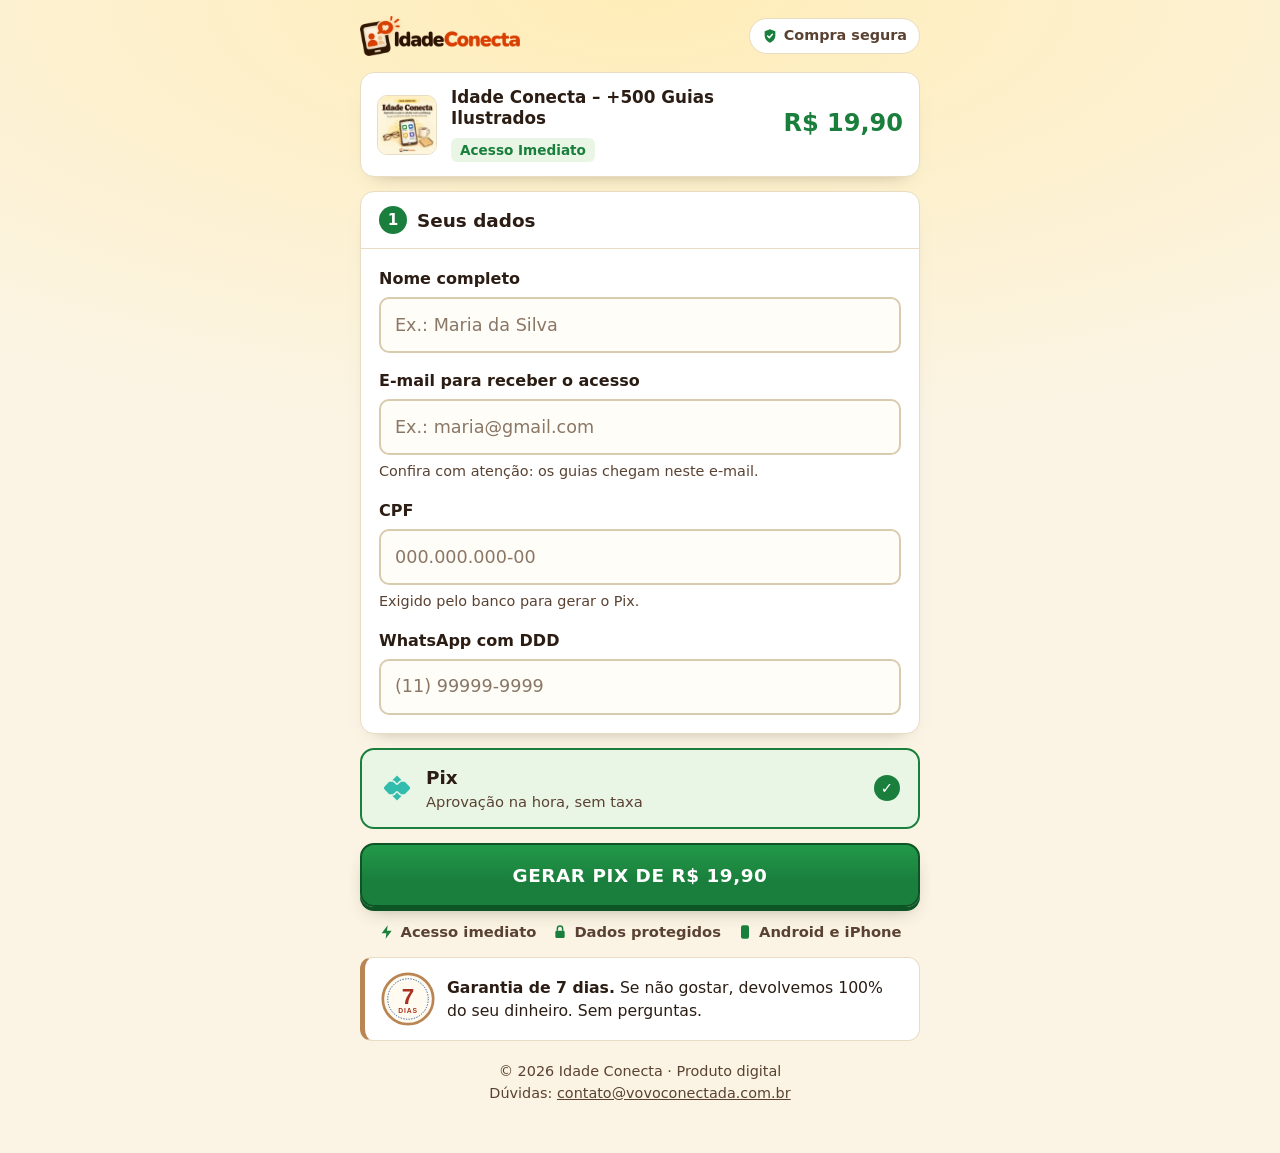
==== checkout.html @ 84953760 "first commit" ====
<!doctype html>
<html lang="pt-BR">
<head>
<meta charset="utf-8">
<meta name="viewport" content="width=device-width, initial-scale=1">
<title>Finalizar compra · Idade Conecta</title>
<meta name="description" content="Finalize seu pedido do Idade Conecta com Pix e receba o acesso na hora.">
<meta name="robots" content="noindex">
<meta name="theme-color" content="#FBF4E4">
<link rel="icon" href="data:image/svg+xml,%3Csvg xmlns='http://www.w3.org/2000/svg' viewBox='0 0 32 32'%3E%3Crect width='32' height='32' rx='7' fill='%23FBF4E4'/%3E%3Cpath d='M16 27S4 19.5 4 11.5A6 6 0 0 1 16 9a6 6 0 0 1 12 2.5C28 19.5 16 27 16 27z' fill='%23C0392B'/%3E%3C/svg%3E">

<!-- Meta Pixel + UTMify: carregam depois que a página aparece (o mesmo ID do index.html).
     Os eventos chamados antes disso ficam na fila e são enviados assim que o Pixel carrega. -->
<script>
  window.IC_PIXEL_ID = '4754698191442890';
  (function (w, d) {
    if (w.fbq) return;
    var n = w.fbq = function () { n.callMethod ? n.callMethod.apply(n, arguments) : n.queue.push(arguments); };
    if (!w._fbq) w._fbq = n; n.push = n; n.loaded = !0; n.version = '2.0'; n.queue = [];
    var done = false;
    function add(src, attrs) { var s = d.createElement('script'); s.async = true; s.src = src; for (var k in attrs) s.setAttribute(k, attrs[k]); d.head.appendChild(s); }
    function load() {
      if (done) return; done = true;
      add('https://connect.facebook.net/en_US/fbevents.js', {});
      add('https://cdn.utmify.com.br/scripts/utms/latest.js', { 'data-utmify-prevent-xcod-sck': '', 'data-utmify-prevent-subids': '' });
    }
    ['pointerdown', 'keydown', 'scroll', 'touchstart'].forEach(function (e) { w.addEventListener(e, load, { once: true, passive: true }); });
    // espera a tela terminar de desenhar; o primeiro toque no formulário antecipa o carregamento
    w.addEventListener('load', function () { setTimeout(function () { (w.requestIdleCallback || function (f) { setTimeout(f, 0); })(load, { timeout: 1000 }); }, 3000); });
  })(window, document);
  fbq('init', window.IC_PIXEL_ID);
  fbq('track', 'PageView');
</script>
<noscript><img height="1" width="1" style="display:none" alt="" src="https://www.facebook.com/tr?id=4754698191442890&ev=PageView&noscript=1"></noscript>

<link rel="preload" href="assets/fonts/atkinson-400.woff2" as="font" type="font/woff2" crossorigin>
<link rel="preload" href="assets/fonts/nunito-900.woff2" as="font" type="font/woff2" crossorigin>
<script src="assets/qrcode.min.js" defer></script>

<style>
  @font-face{
    font-family: 'Atkinson Hyperlegible';
    font-style: normal;
    font-weight: 400;
    font-display: swap;
    src: url("assets/fonts/atkinson-400.woff2") format("woff2");
    unicode-range: U+0000-00FF, U+0131, U+0152-0153, U+02BB-02BC, U+02C6, U+02DA, U+02DC, U+0304, U+0308, U+0329, U+2000-206F, U+20AC, U+2122, U+2191, U+2193, U+2212, U+2215, U+FEFF, U+FFFD;
  }
  @font-face{
    font-family: 'Atkinson Hyperlegible';
    font-style: normal;
    font-weight: 700;
    font-display: swap;
    src: url("assets/fonts/atkinson-700.woff2") format("woff2");
    unicode-range: U+0000-00FF, U+0131, U+0152-0153, U+02BB-02BC, U+02C6, U+02DA, U+02DC, U+0304, U+0308, U+0329, U+2000-206F, U+20AC, U+2122, U+2191, U+2193, U+2212, U+2215, U+FEFF, U+FFFD;
  }
  @font-face{
    font-family: 'Nunito';
    font-style: normal;
    font-weight: 900;
    font-display: swap;
    src: url("assets/fonts/nunito-900.woff2") format("woff2");
    unicode-range: U+0000-00FF, U+0131, U+0152-0153, U+02BB-02BC, U+02C6, U+02DA, U+02DC, U+0304, U+0308, U+0329, U+2000-206F, U+20AC, U+2122, U+2191, U+2193, U+2212, U+2215, U+FEFF, U+FFFD;
  }

  :root {
    --paper: #FBF4E4;
    --paper-old: #FFF6D8;
    --line: #E8DCC2;
    --ink: #2B1D14;
    --ink-soft: #5A4232;
    --tomato-ink: #A8321F;
    --green: #1A7F3C;
    --green-hi: #22994A;
    --green-deep: #0E5526;
    --green-pale: #EAF6E5;
    --f-body: "Atkinson Hyperlegible", system-ui, -apple-system, "Segoe UI", sans-serif;
    --f-head: "Nunito", system-ui, -apple-system, "Segoe UI", sans-serif;
  }
  *, *::before, *::after { box-sizing: border-box; }
  html { -webkit-text-size-adjust: 100%; }
  body {
    margin: 0; font-family: var(--f-body); font-size: 1.125rem; line-height: 1.5; color: var(--ink);
    background: radial-gradient(120% 600px at 50% 0%, #FFEDB8 0%, rgba(255,237,184,0) 72%) no-repeat, var(--paper);
  }
  img, svg { display: block; max-width: 100%; }
  h1, h2, h3, p { margin: 0; }
  :focus-visible { outline: 3px solid #1F4E96; outline-offset: 3px; border-radius: 6px; }
  .nw { white-space: nowrap; }

  .wrap { width: min(100% - 32px, 560px); margin-inline: auto; padding: 16px 0 48px; }

  .top { display: flex; align-items: center; justify-content: space-between; gap: 12px; margin-bottom: 16px; }
  .top img { height: 40px; width: auto; }
  .safe { display: inline-flex; align-items: center; gap: 6px; padding: 6px 12px; border-radius: 999px; background: #fff; border: 1px solid var(--line); font-size: .9rem; font-weight: 700; color: var(--ink-soft); }
  .safe svg { width: 16px; height: 16px; color: var(--green); flex: none; }

  .card { background: #fff; border: 1px solid var(--line); border-radius: 14px; margin-bottom: 14px; box-shadow: 0 10px 18px -16px rgba(43,29,20,.5); }
  .card__head { display: flex; align-items: center; gap: 10px; padding: 14px 18px; border-bottom: 1px solid var(--line); }
  .card__body { padding: 18px; }
  .step { display: grid; place-items: center; width: 28px; height: 28px; border-radius: 50%; background: var(--green); color: #fff; font-family: var(--f-head); font-weight: 900; font-size: .95rem; flex: none; }
  .card__head h2 { font-family: var(--f-head); font-weight: 900; font-size: 1.15rem; }

  /* Resumo do pedido */
  .summary { display: flex; align-items: center; gap: 14px; padding: 14px 16px; }
  .summary__thumb { width: 60px; height: 60px; flex: none; border-radius: 10px; overflow: hidden; border: 1px solid var(--line); background: var(--paper-old); }
  .summary__thumb img { width: 100%; height: 100%; object-fit: cover; }
  .summary__info { flex: 1; min-width: 0; }
  .summary__name { font-family: var(--f-head); font-weight: 900; font-size: 1.05rem; line-height: 1.25; margin-bottom: 6px; }
  .summary__badge { display: inline-block; padding: 2px 9px; border-radius: 6px; background: var(--green-pale); color: var(--green); font-weight: 700; font-size: .85rem; white-space: nowrap; }
  .summary__price { flex: none; text-align: right; }
  .summary__price b { font-family: var(--f-head); font-weight: 900; font-size: 1.5rem; line-height: 1; color: var(--green); }

  /* Formulário */
  .field { display: grid; gap: 6px; margin-bottom: 16px; }
  .field:last-child { margin-bottom: 0; }
  .field label { font-weight: 700; font-size: 1rem; }
  .field input {
    width: 100%; min-height: 56px; padding: 12px 14px; font: inherit; font-size: 1.1rem; color: var(--ink);
    background: #FFFDF8; border: 2px solid #D9CBAE; border-radius: 10px; outline: none; transition: border-color .15s, box-shadow .15s;
  }
  .field input::placeholder { color: #8A7766; }
  .field input:focus { border-color: var(--green); box-shadow: 0 0 0 3px rgba(26,127,60,.18); }
  .field input.valid { border-color: #7DBB8E; }
  .field input.error { border-color: var(--tomato-ink); box-shadow: 0 0 0 3px rgba(168,50,31,.15); }
  .hint { font-size: .9rem; color: var(--ink-soft); }
  .err { display: none; font-size: .92rem; font-weight: 700; color: var(--tomato-ink); }
  .err.visible { display: block; }

  .pay-method { display: flex; align-items: center; gap: 12px; padding: 14px 18px; border: 2px solid var(--green); border-radius: 14px; background: var(--green-pale); margin-bottom: 14px; }
  .pay-method svg { width: 34px; height: 34px; flex: none; }
  .pay-method b { font-family: var(--f-head); font-weight: 900; font-size: 1.15rem; }
  .pay-method span { display: block; font-size: .92rem; color: var(--ink-soft); }
  .pay-method .tick { margin-left: auto; width: 26px; height: 26px; border-radius: 50%; background: var(--green); color: #fff; display: grid; place-items: center; font-weight: 700; flex: none; }

  .btn {
    display: flex; align-items: center; justify-content: center; gap: 12px; width: 100%; min-height: 64px; padding: 14px 20px;
    background: linear-gradient(180deg, var(--green-hi), var(--green) 60%); color: #fff; text-decoration: none; cursor: pointer;
    font-family: var(--f-body); font-weight: 700; font-size: 1.15rem; letter-spacing: .03em; text-align: center;
    border: 2px solid var(--green-deep); border-radius: 14px; box-shadow: 0 4px 0 var(--green-deep), 0 10px 20px -10px rgba(43,29,20,.45);
    transition: transform .12s, box-shadow .12s, filter .12s; -webkit-tap-highlight-color: transparent;
  }
  .btn:hover { filter: brightness(1.06); }
  .btn:active { transform: translateY(3px); box-shadow: 0 1px 0 var(--green-deep); }
  .btn:disabled { opacity: .7; cursor: wait; }
  .btn:focus-visible { outline: 3px solid var(--ink); outline-offset: 4px; }
  .spinner { display: none; width: 22px; height: 22px; border: 3px solid rgba(255,255,255,.35); border-top-color: #fff; border-radius: 50%; animation: spin .8s linear infinite; }
  .btn.loading .spinner { display: inline-block; }
  @keyframes spin { to { transform: rotate(360deg); } }

  .form-error { display: none; margin-bottom: 14px; padding: 12px 14px; border-radius: 10px; background: #FBE9E5; border: 1px solid #E9B8AD; color: var(--tomato-ink); font-weight: 700; font-size: 1rem; }
  .form-error.visible { display: block; }

  .trust { display: flex; flex-wrap: wrap; justify-content: center; gap: 6px 16px; margin-top: 14px; font-size: .92rem; font-weight: 700; color: var(--ink-soft); }
  .trust span { display: inline-flex; align-items: center; gap: 6px; }
  .trust svg { width: 16px; height: 16px; color: var(--green); }

  .guarantee { display: flex; gap: 12px; align-items: center; padding: 14px 16px; margin-top: 14px; background: #fff; border: 1px solid var(--line); border-left: 5px solid #B98552; border-radius: 12px; font-size: .98rem; }
  .guarantee b { font-family: var(--f-head); font-weight: 900; }
  .seal { width: 54px; height: 54px; flex: none; }

  /* Pix gerado */
  #pix-display-card, #success-screen-card { display: none; }
  .waiting { display: flex; align-items: center; justify-content: space-between; gap: 10px; padding: 14px 18px; border-bottom: 1px solid var(--line); background: var(--paper-old); border-radius: 14px 14px 0 0; }
  .waiting b { display: inline-flex; align-items: center; gap: 8px; font-family: var(--f-head); font-weight: 900; }
  .dot { width: 10px; height: 10px; border-radius: 50%; background: var(--green); animation: pulse 1.6s ease-out infinite; }
  @keyframes pulse { 0% { box-shadow: 0 0 0 0 rgba(26,127,60,.5); } 100% { box-shadow: 0 0 0 10px rgba(26,127,60,0); } }
  .expires { font-size: .92rem; font-weight: 700; color: var(--ink-soft); }
  .pix-body { padding: 20px 18px; text-align: center; }
  .pix-amount { font-size: 1.05rem; }
  .pix-amount b { font-family: var(--f-head); font-weight: 900; font-size: 1.6rem; }
  .qr { display: inline-block; margin: 14px auto; padding: 12px; background: #fff; border: 2px solid var(--line); border-radius: 12px; }
  .qr canvas, .qr img { width: 200px !important; height: 200px !important; }
  .pix-code { margin: 4px 0 12px; padding: 10px 12px; font-family: ui-monospace, monospace; font-size: .85rem; color: var(--ink-soft); background: var(--paper); border: 1px dashed #CDBB98; border-radius: 8px; white-space: nowrap; overflow: hidden; text-overflow: ellipsis; user-select: all; }
  .btn.copied { background: var(--green-deep); }
  .how { margin-top: 18px; padding: 14px 16px; text-align: left; background: var(--paper-old); border-radius: 10px; }
  .how b { display: block; font-family: var(--f-head); font-weight: 900; margin-bottom: 8px; }
  .how ol { margin: 0; padding-left: 22px; display: grid; gap: 6px; font-size: 1rem; }
  .expired { display: none; margin-top: 14px; }

  /* Sucesso */
  .success { padding: 30px 20px; text-align: center; }
  .success__icon { width: 72px; height: 72px; margin: 0 auto 14px; border-radius: 50%; background: var(--green); display: grid; place-items: center; }
  .success__icon svg { width: 40px; height: 40px; color: #fff; }
  .success h2 { font-family: var(--f-head); font-weight: 900; font-size: 1.7rem; margin-bottom: 8px; }
  .success p { color: var(--ink-soft); margin-bottom: 18px; }
  .success p b { color: var(--ink); word-break: break-all; }

  .foot { margin-top: 20px; text-align: center; font-size: .9rem; color: var(--ink-soft); }
  .foot a { color: var(--ink-soft); }

  .confetti { position: fixed; inset: 0; pointer-events: none; overflow: hidden; z-index: 50; }
  .confetti i { position: absolute; top: -20px; width: 10px; height: 14px; border-radius: 2px; animation: fall 2.4s cubic-bezier(.2,.6,.4,1) forwards; }
  @keyframes fall { to { transform: translate(var(--x), 105vh) rotate(var(--r)); opacity: .9; } }

  @media (prefers-reduced-motion: reduce) {
    *, *::before, *::after { animation-duration: .001ms !important; animation-iteration-count: 1 !important; transition-duration: .001ms !important; }
  }
  @media (max-width: 380px) {
    .wrap { width: min(100% - 24px, 560px); }
    .top img { height: 34px; }
    .safe { font-size: .8rem; padding: 5px 9px; }
    .summary__thumb { width: 50px; height: 50px; }
    .summary { gap: 10px; padding: 12px; }
    .summary__name { font-size: .95rem; }
    .summary__price b { font-size: 1.2rem; }
  }
</style>
</head>
<body>
<main class="wrap">

  <header class="top">
    <a href="index.html" aria-label="Idade Conecta, voltar para a página do produto"><picture><source srcset="assets/logo-440.webp" type="image/webp"><img src="assets/logo-440.png" alt="Idade Conecta" width="440" height="110"></picture></a>
    <span class="safe"><svg viewBox="0 0 24 24" aria-hidden="true"><path d="M12 2l8 3v6c0 5.5-3.5 9.5-8 11-4.5-1.5-8-5.5-8-11V5z" fill="currentColor"/><path d="M8.5 12l2.5 2.5 4.5-5" fill="none" stroke="#fff" stroke-width="2.2" stroke-linecap="round" stroke-linejoin="round"/></svg>Compra segura</span>
  </header>

  <!-- Resumo do pedido -->
  <section class="card summary" aria-label="Resumo do pedido">
    <div class="summary__thumb"><img src="assets/capa-120.webp" alt="Capa do guia Idade Conecta" width="120" height="120"></div>
    <div class="summary__info">
      <h1 class="summary__name">Idade Conecta – +500 Guias Ilustrados</h1>
      <span class="summary__badge">Acesso Imediato</span>
    </div>
    <p class="summary__price"><b>R$ 19,90</b></p>
  </section>

  <!-- Formulário -->
  <div id="checkout-form-container">
    <form class="card" id="checkout-form" novalidate>
      <div class="card__head"><span class="step">1</span><h2>Seus dados</h2></div>
      <div class="card__body">
        <div class="field">
          <label for="lead-name">Nome completo</label>
          <input type="text" id="lead-name" placeholder="Ex.: Maria da Silva" autocomplete="name" required aria-describedby="err-name">
          <span class="err" id="err-name" role="alert">Escreva seu nome e sobrenome.</span>
        </div>
        <div class="field">
          <label for="lead-email">E-mail para receber o acesso</label>
          <input type="email" id="lead-email" placeholder="Ex.: maria@gmail.com" autocomplete="email" inputmode="email" required aria-describedby="hint-email err-email">
          <span class="hint" id="hint-email">Confira com atenção: os guias chegam neste e-mail.</span>
          <span class="err" id="err-email" role="alert">Esse e-mail parece incompleto. Confira, por favor.</span>
        </div>
        <div class="field">
          <label for="lead-cpf">CPF</label>
          <input type="text" id="lead-cpf" placeholder="000.000.000-00" maxlength="14" inputmode="numeric" autocomplete="off" required aria-describedby="hint-cpf err-cpf">
          <span class="hint" id="hint-cpf">Exigido pelo banco para gerar o Pix.</span>
          <span class="err" id="err-cpf" role="alert">CPF inválido. Confira os números.</span>
        </div>
        <div class="field">
          <label for="lead-phone">WhatsApp com DDD</label>
          <input type="tel" id="lead-phone" placeholder="(11) 99999-9999" maxlength="15" inputmode="tel" autocomplete="tel" required aria-describedby="err-phone">
          <span class="err" id="err-phone" role="alert">Escreva o número com DDD.</span>
        </div>
      </div>
    </form>

    <div class="pay-method">
      <svg viewBox="0 0 48 48" aria-hidden="true"><g fill="#32BCAD"><path d="M24 6.5l6.6 6.6a5 5 0 0 0-3.6 1.5L24 17.6l-3-3a5 5 0 0 0-3.6-1.5z"/><path d="M24 41.5l-6.6-6.6a5 5 0 0 0 3.6-1.5l3-3 3 3a5 5 0 0 0 3.6 1.5z"/><path d="M13 15.3h4.4a3 3 0 0 1 2.2.9l3 3a2 2 0 0 0 2.8 0l3-3a3 3 0 0 1 2.2-.9H35l6.5 6.5a3 3 0 0 1 0 4.4L35 32.7h-4.4a3 3 0 0 1-2.2-.9l-3-3a2 2 0 0 0-2.8 0l-3 3a3 3 0 0 1-2.2.9H13l-6.5-6.5a3 3 0 0 1 0-4.4z"/></g></svg>
      <div><b>Pix</b><span>Aprovação na hora, sem taxa</span></div>
      <span class="tick" aria-hidden="true">✓</span>
    </div>

    <p class="form-error" id="form-error" role="alert"></p>

    <button type="button" id="btn-generate-pix" class="btn">
      <span class="spinner" aria-hidden="true"></span>
      <span class="btn-text">GERAR PIX DE R$ 19,90</span>
    </button>

    <div class="trust">
      <span><svg viewBox="0 0 24 24" aria-hidden="true"><path d="M13 2L4 14h7l-1 8 9-12h-7z" fill="currentColor"/></svg>Acesso imediato</span>
      <span><svg viewBox="0 0 24 24" aria-hidden="true"><rect x="5" y="10" width="14" height="11" rx="2" fill="currentColor"/><path d="M8 10V7a4 4 0 0 1 8 0v3" fill="none" stroke="currentColor" stroke-width="2.2"/></svg>Dados protegidos</span>
      <span><svg viewBox="0 0 24 24" aria-hidden="true"><rect x="6" y="2" width="12" height="20" rx="3" fill="currentColor"/></svg>Android e iPhone</span>
    </div>

    <div class="guarantee">
      <svg class="seal" viewBox="0 0 120 120" aria-hidden="true"><circle cx="60" cy="60" r="56" fill="#FFFBF0" stroke="#B98552" stroke-width="6"/><circle cx="60" cy="60" r="45" fill="none" stroke="#1F4E96" stroke-width="2" stroke-dasharray="3 3"/><text x="60" y="70" text-anchor="middle" font-family="Nunito, sans-serif" font-weight="900" font-size="50" fill="#A8321F">7</text><text x="60" y="92" text-anchor="middle" font-family="Nunito, sans-serif" font-weight="900" font-size="15" letter-spacing="2" fill="#A8321F">DIAS</text></svg>
      <p><b>Garantia de 7 dias.</b> Se não gostar, devolvemos 100% do seu dinheiro. Sem perguntas.</p>
    </div>
  </div>

  <!-- Pix gerado -->
  <section class="card" id="pix-display-card" aria-labelledby="pix-t">
    <div class="waiting">
      <b id="pix-t"><span class="dot" aria-hidden="true"></span>Aguardando o pagamento</b>
      <span class="expires">Válido por <span id="pix-timer-countdown">15:00</span></span>
    </div>
    <div class="pix-body">
      <p class="pix-amount">Valor: <b>R$ 19,90</b></p>
      <div class="qr" id="qr-code-box" aria-label="QR Code do Pix"></div>
      <p class="pix-code" id="pix-code-text" title="Código Pix copia e cola">Carregando código…</p>
      <button type="button" class="btn" id="btn-copy-pix-code"><span id="copy-btn-text">COPIAR CÓDIGO PIX</span></button>
      <div class="how">
        <b>Como pagar:</b>
        <ol>
          <li>Toque em <b style="display:inline;font-family:inherit">Copiar código Pix</b>.</li>
          <li>Abra o app do seu banco e entre em <b style="display:inline;font-family:inherit">Pix &gt; Copia e Cola</b>.</li>
          <li>Cole o código, confira o valor de R$ 19,90 e confirme.</li>
          <li>Pronto! Esta tela muda sozinha quando o pagamento cair.</li>
        </ol>
      </div>
      <div class="expired" id="pix-expired">
        <p class="form-error visible">Este código Pix venceu. Gere um novo para continuar.</p>
        <button type="button" class="btn" id="btn-new-pix">GERAR NOVO PIX</button>
      </div>
    </div>
  </section>

  <!-- Sucesso -->
  <section class="card success" id="success-screen-card" aria-labelledby="ok-t" tabindex="-1">
    <div class="success__icon"><svg viewBox="0 0 24 24" aria-hidden="true"><path d="M5 12.5l4.5 4.5L19 7.5" fill="none" stroke="currentColor" stroke-width="3" stroke-linecap="round" stroke-linejoin="round"/></svg></div>
    <h2 id="ok-t">Pagamento confirmado!</h2>
    <p>Obrigado pela compra. O acesso aos +500 guias e aos 4 bônus foi enviado para<br><b id="success-email-target">seu e-mail</b></p>
    <a href="#" class="btn" id="btn-start-access" target="_blank" rel="noopener" hidden>ACESSAR MEUS GUIAS AGORA</a>
    <p class="hint" id="success-note" style="margin:14px 0 0">Não chegou? Olhe também a caixa de spam ou promoções.</p>
  </section>

  <footer class="foot">
    <p>© 2026 Idade Conecta · Produto digital</p>
    <p>Dúvidas: <a href="mailto:contato@vovoconectada.com.br">contato@vovoconectada.com.br</a></p>
  </footer>
</main>

<script>
(function () {
  'use strict';

  var PRICE = 19.90;
  var CONTENT_NAME = 'Idade Conecta: +500 guias ilustrados + 4 bônus';

  // ── 0. Pixel: InitiateCheckout uma vez por sessão ──
  try {
    if (typeof fbq === 'function' && !sessionStorage.getItem('ic_ic_fired')) {
      sessionStorage.setItem('ic_ic_fired', '1');
      fbq('track', 'InitiateCheckout', { value: PRICE, currency: 'BRL', content_name: CONTENT_NAME });
    }
  } catch (e) {}

  // UTMs: guarda as que chegaram na URL (vindas do index.html)
  (function () {
    var params = new URLSearchParams(location.search);
    var utms = {};
    params.forEach(function (v, k) { utms[k] = v; });
    if (Object.keys(utms).length) {
      try { sessionStorage.setItem('ic_utms', JSON.stringify(utms)); localStorage.setItem('ic_utms', JSON.stringify(utms)); } catch (e) {}
    }
  })();
  function getSavedUtms() {
    var utms = {};
    new URLSearchParams(location.search).forEach(function (v, k) { utms[k] = v; });
    if (!Object.keys(utms).length) {
      try { utms = JSON.parse(sessionStorage.getItem('ic_utms') || localStorage.getItem('ic_utms') || '{}'); } catch (e) {}
    }
    return utms;
  }

  // ── 1. Máscaras e validação ──
  var nameInput = document.getElementById('lead-name');
  var emailInput = document.getElementById('lead-email');
  var cpfInput = document.getElementById('lead-cpf');
  var phoneInput = document.getElementById('lead-phone');

  cpfInput.addEventListener('input', function (e) {
    var v = e.target.value.replace(/\D/g, '').slice(0, 11);
    if (v.length > 9) v = v.replace(/(\d{3})(\d{3})(\d{3})(\d{1,2})/, '$1.$2.$3-$4');
    else if (v.length > 6) v = v.replace(/(\d{3})(\d{3})(\d{1,3})/, '$1.$2.$3');
    else if (v.length > 3) v = v.replace(/(\d{3})(\d{1,3})/, '$1.$2');
    e.target.value = v;
    validateCpf(false);
  });
  phoneInput.addEventListener('input', function (e) {
    var v = e.target.value.replace(/\D/g, '').slice(0, 11);
    if (v.length > 10) v = v.replace(/(\d{2})(\d{5})(\d{4})/, '($1) $2-$3');
    else if (v.length > 6) v = v.replace(/(\d{2})(\d{4})(\d{0,4})/, '($1) $2-$3');
    else if (v.length > 2) v = v.replace(/(\d{2})(\d{0,5})/, '($1) $2');
    else if (v.length > 0) v = v.replace(/(\d{0,2})/, '($1');
    e.target.value = v;
    validatePhone(false);
  });
  nameInput.addEventListener('blur', function () { validateName(true); });
  emailInput.addEventListener('blur', function () { validateEmail(true); });
  cpfInput.addEventListener('blur', function () { validateCpf(true); });
  phoneInput.addEventListener('blur', function () { validatePhone(true); });

  function setState(input, errId, ok, show) {
    var err = document.getElementById(errId);
    input.classList.toggle('valid', ok);
    input.classList.toggle('error', !ok && show);
    input.setAttribute('aria-invalid', !ok && show ? 'true' : 'false');
    err.classList.toggle('visible', !ok && show);
    return ok;
  }
  function validateName(show) { var v = nameInput.value.trim(); return setState(nameInput, 'err-name', v.length >= 3 && v.indexOf(' ') > 0, show); }
  function validateEmail(show) { return setState(emailInput, 'err-email', /^[^\s@]+@[^\s@]+\.[^\s@]{2,}$/.test(emailInput.value.trim()), show); }
  function isValidCpf(cpf) {
    var c = cpf.replace(/\D/g, ''), s = 0, r, i;
    if (c.length !== 11 || /^(\d)\1{10}$/.test(c)) return false;
    for (i = 1; i <= 9; i++) s += +c[i - 1] * (11 - i);
    r = (s * 10) % 11; if (r === 10) r = 0; if (r !== +c[9]) return false;
    s = 0; for (i = 1; i <= 10; i++) s += +c[i - 1] * (12 - i);
    r = (s * 10) % 11; if (r === 10) r = 0; return r === +c[10];
  }
  function validateCpf(show) { return setState(cpfInput, 'err-cpf', isValidCpf(cpfInput.value), show); }
  function validatePhone(show) { var d = phoneInput.value.replace(/\D/g, ''); return setState(phoneInput, 'err-phone', d.length >= 10 && d.length <= 11, show); }

  // ── 2. Geração do Pix (api/create-pix.js) ──
  var btnGenerate = document.getElementById('btn-generate-pix');
  var btnText = btnGenerate.querySelector('.btn-text');
  var formContainer = document.getElementById('checkout-form-container');
  var formError = document.getElementById('form-error');
  var pixCard = document.getElementById('pix-display-card');
  var qrBox = document.getElementById('qr-code-box');
  var pixCodeText = document.getElementById('pix-code-text');
  var btnCopy = document.getElementById('btn-copy-pix-code');
  var copyText = document.getElementById('copy-btn-text');
  var successCard = document.getElementById('success-screen-card');

  var identifier = null, pixCode = '', pollTimer = null, expiryTimer = null, paidHandled = false;

  function showError(msg) { formError.textContent = msg; formError.classList.add('visible'); formError.scrollIntoView({ behavior: 'smooth', block: 'center' }); }

  btnGenerate.addEventListener('click', async function () {
    formError.classList.remove('visible');
    var ok = [validateName(true), validateEmail(true), validateCpf(true), validatePhone(true)];
    if (ok.indexOf(false) !== -1) {
      var first = document.querySelector('.field input.error');
      if (first) { first.focus(); first.scrollIntoView({ behavior: 'smooth', block: 'center' }); }
      return;
    }

    btnGenerate.disabled = true;
    btnGenerate.classList.add('loading');
    btnText.textContent = 'GERANDO SEU PIX…';

    try {
      var res = await fetch('/api/create-pix', {
        method: 'POST',
        headers: { 'Content-Type': 'application/json', 'Accept': 'application/json' },
        body: JSON.stringify({
          name: nameInput.value.trim(),
          email: emailInput.value.trim().toLowerCase(),
          cpf: cpfInput.value.replace(/\D/g, ''),
          phone: phoneInput.value.replace(/\D/g, ''),
          utms: getSavedUtms()
        })
      });
      var data = await res.json().catch(function () { return null; });
      if (!res.ok || !data || !data.success || !data.pix_code) {
        throw new Error((data && data.message) || 'Não conseguimos gerar o Pix agora. Tente de novo em instantes.');
      }

      identifier = data.identifier;
      pixCode = data.pix_code;
      try { sessionStorage.setItem('ic_pix', JSON.stringify({ identifier: identifier, pixCode: pixCode, email: emailInput.value.trim(), at: Date.now() })); } catch (e) {}

      showPix();
      try { if (typeof fbq === 'function') fbq('track', 'AddPaymentInfo', { value: PRICE, currency: 'BRL', content_name: CONTENT_NAME }); } catch (e) {}
    } catch (err) {
      showError(err.message || 'Erro ao falar com o pagamento. Tente novamente.');
    } finally {
      btnGenerate.disabled = false;
      btnGenerate.classList.remove('loading');
      btnText.textContent = 'GERAR PIX DE R$ 19,90';
    }
  });

  function showPix(secondsLeft) {
    renderQr(pixCode);
    pixCodeText.textContent = pixCode;
    formContainer.style.display = 'none';
    document.getElementById('pix-expired').style.display = 'none';
    pixCard.style.display = 'block';
    pixCard.scrollIntoView({ behavior: 'smooth', block: 'start' });
    startExpiry(secondsLeft || 15 * 60);
    startPolling();
  }

  function renderQr(code) {
    qrBox.innerHTML = '';
    if (typeof QRCode !== 'undefined') {
      new QRCode(qrBox, { text: code, width: 200, height: 200, colorDark: '#000000', colorLight: '#ffffff', correctLevel: QRCode.CorrectLevel.M });
    } else {
      // biblioteca ainda carregando: tenta de novo em instantes
      setTimeout(function () { if (typeof QRCode !== 'undefined') renderQr(code); }, 400);
    }
  }

  // ── 3. Copiar código ──
  btnCopy.addEventListener('click', async function () {
    if (!pixCode) return;
    try { await navigator.clipboard.writeText(pixCode); }
    catch (e) {
      var ta = document.createElement('textarea');
      ta.value = pixCode; ta.setAttribute('readonly', ''); ta.style.position = 'fixed'; ta.style.opacity = '0';
      document.body.appendChild(ta); ta.select(); document.execCommand('copy'); document.body.removeChild(ta);
    }
    btnCopy.classList.add('copied');
    copyText.textContent = 'CÓDIGO COPIADO! AGORA ABRA SEU BANCO';
    setTimeout(function () { btnCopy.classList.remove('copied'); copyText.textContent = 'COPIAR CÓDIGO PIX'; }, 4000);
  });

  // ── 4. Verificação do pagamento (api/check-pix.js) ──
  function startPolling() {
    clearInterval(pollTimer);
    pollTimer = setInterval(checkStatus, 4000);
  }
  async function checkStatus() {
    if (!identifier) return;
    try {
      var res = await fetch('/api/check-pix?identifier=' + encodeURIComponent(identifier), { headers: { 'Accept': 'application/json' } });
      var result = await res.json().catch(function () { return null; });
      if (!result || !result.success) return;
      var d = result.data || {};
      if (d.paid) { clearInterval(pollTimer); onPaid(d.access_url); }
      else if (d.status === 'failed' || d.status === 'expired' || d.status === 'canceled') { clearInterval(pollTimer); onExpired(); }
    } catch (e) { /* tenta de novo no próximo ciclo */ }
  }
  // Ao voltar do app do banco, confere na hora
  document.addEventListener('visibilitychange', function () { if (!document.hidden && identifier && !paidHandled) checkStatus(); });

  function startExpiry(total) {
    var left = total, el = document.getElementById('pix-timer-countdown');
    clearInterval(expiryTimer);
    (function tick() {
      el.textContent = String(Math.floor(left / 60)).padStart(2, '0') + ':' + String(left % 60).padStart(2, '0');
    })();
    expiryTimer = setInterval(function () {
      left--;
      el.textContent = String(Math.max(0, Math.floor(left / 60))).padStart(2, '0') + ':' + String(Math.max(0, left % 60)).padStart(2, '0');
      if (left <= 0) { clearInterval(expiryTimer); checkStatus().then(function () { if (!paidHandled) onExpired(); }); }
    }, 1000);
  }
  function onExpired() {
    clearInterval(pollTimer); clearInterval(expiryTimer);
    try { sessionStorage.removeItem('ic_pix'); } catch (e) {}
    document.getElementById('pix-expired').style.display = 'block';
  }
  document.getElementById('btn-new-pix').addEventListener('click', function () {
    pixCard.style.display = 'none';
    formContainer.style.display = 'block';
    identifier = null; pixCode = '';
    btnGenerate.scrollIntoView({ behavior: 'smooth', block: 'center' });
  });

  // ── 5. Pagamento confirmado ──
  function onPaid(accessUrl) {
    if (paidHandled) return;
    paidHandled = true;
    clearInterval(expiryTimer);

    // Pixel no navegador com o mesmo eventID do evento do servidor (o Meta conta uma vez só)
    try {
      var key = 'ic_purchase_' + identifier;
      if (typeof fbq === 'function' && !localStorage.getItem(key)) {
        localStorage.setItem(key, '1');
        fbq('track', 'Purchase', { value: PRICE, currency: 'BRL', content_name: CONTENT_NAME, content_type: 'product' }, { eventID: identifier });
      }
    } catch (e) {}
    var stored = '';
    try { stored = (JSON.parse(sessionStorage.getItem('ic_pix') || '{}').email) || ''; } catch (e) {}
    try { sessionStorage.removeItem('ic_pix'); } catch (e) {}
    document.getElementById('success-email-target').textContent = emailInput.value.trim() || stored || 'seu e-mail';
    var access = document.getElementById('btn-start-access');
    if (accessUrl) { access.href = accessUrl; access.hidden = false; }

    pixCard.style.display = 'none';
    formContainer.style.display = 'none';
    successCard.style.display = 'block';
    successCard.focus({ preventScroll: true });
    successCard.scrollIntoView({ behavior: 'smooth', block: 'center' });
    confetti();
  }

  function confetti() {
    if (matchMedia('(prefers-reduced-motion: reduce)').matches) return;
    var box = document.createElement('div'), colors = ['#1A7F3C', '#F7DC7A', '#C0392B', '#1F4E96', '#FAD7A8'];
    box.className = 'confetti'; box.setAttribute('aria-hidden', 'true');
    for (var i = 0; i < 70; i++) {
      var p = document.createElement('i');
      p.style.left = Math.random() * 100 + '%';
      p.style.background = colors[i % colors.length];
      p.style.setProperty('--x', (Math.random() * 160 - 80) + 'px');
      p.style.setProperty('--r', (Math.random() * 720 - 360) + 'deg');
      p.style.animationDelay = Math.random() * .5 + 's';
      box.appendChild(p);
    }
    document.body.appendChild(box);
    setTimeout(function () { box.remove(); }, 3200);
  }

  // ── 6. Recarregou a página com um Pix em aberto? Retoma de onde parou ──
  try {
    var saved = JSON.parse(sessionStorage.getItem('ic_pix') || 'null');
    if (saved && saved.identifier && Date.now() - saved.at < 15 * 60 * 1000) {
      identifier = saved.identifier; pixCode = saved.pixCode;
      if (saved.email) emailInput.value = saved.email;
      var left = Math.floor((15 * 60 * 1000 - (Date.now() - saved.at)) / 1000);
      window.addEventListener('load', function () { showPix(left); checkStatus(); });
    }
  } catch (e) {}
})();
</script>
</body>
</html>
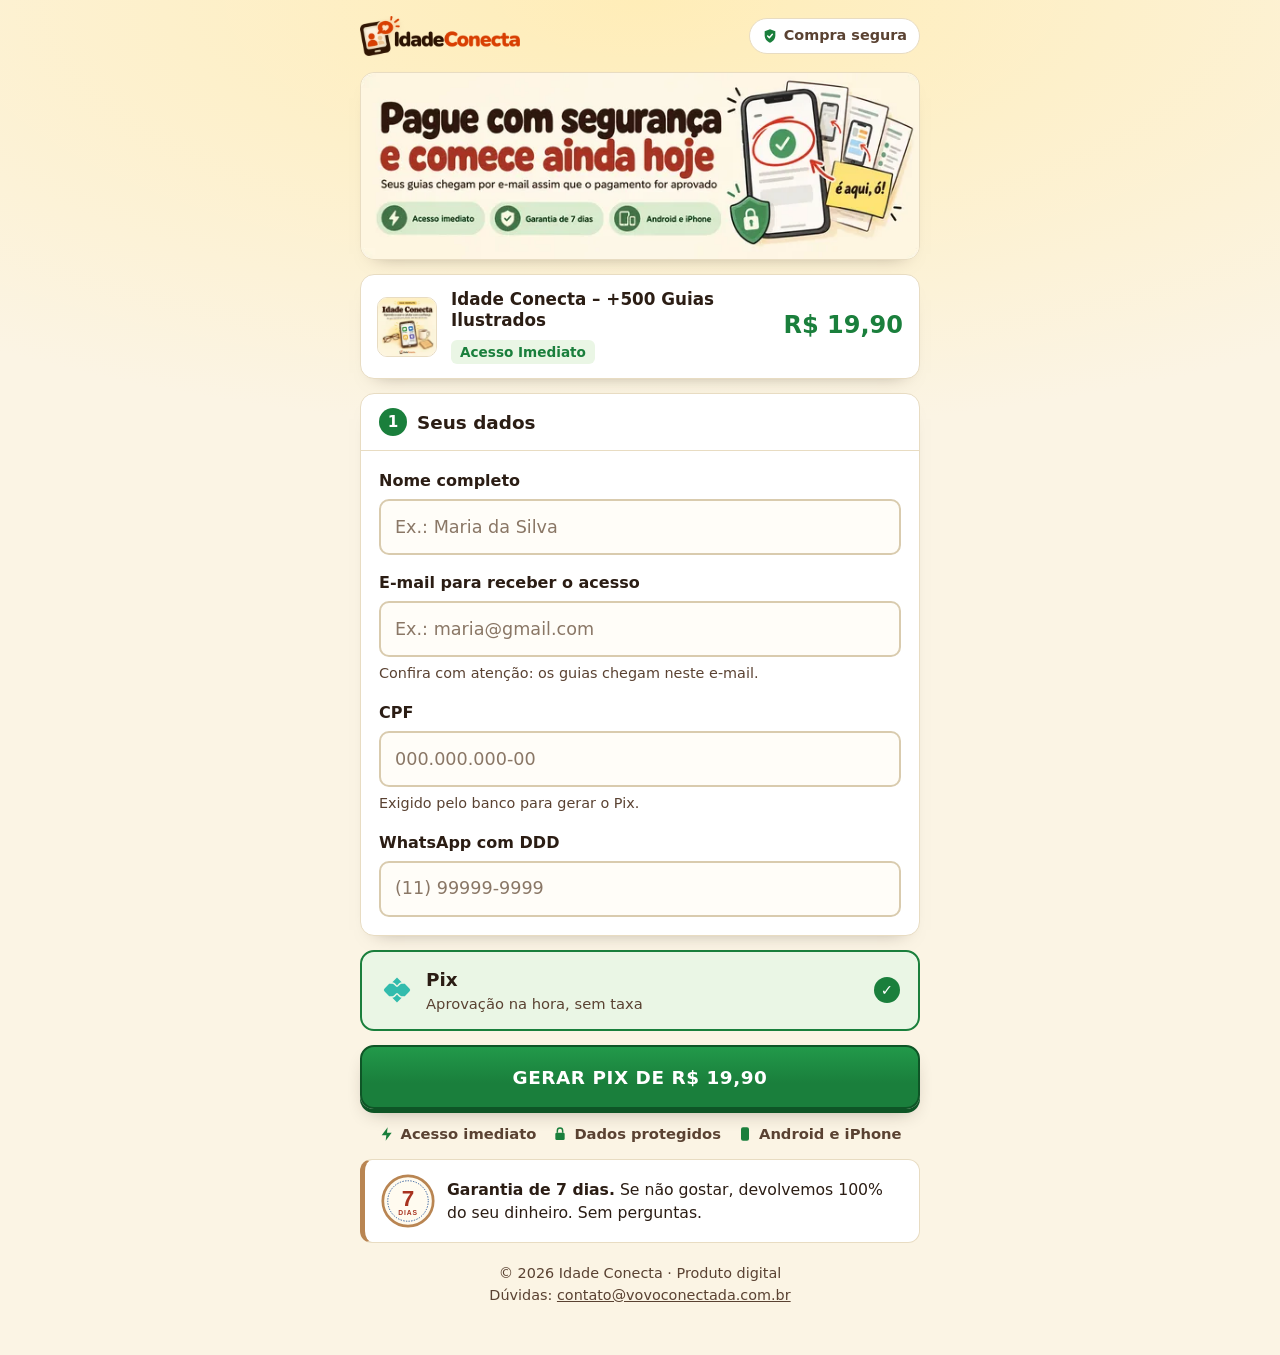
==== commit 34de2c3e: "first commit" ====
--- a/checkout.html
+++ b/checkout.html
@@ -12,7 +12,7 @@
 <!-- Meta Pixel + UTMify: carregam depois que a página aparece (o mesmo ID do index.html).
      Os eventos chamados antes disso ficam na fila e são enviados assim que o Pixel carrega. -->
 <script>
-  window.IC_PIXEL_ID = '4754698191442890';
+  window.IC_PIXEL_ID = '2001062227476766';
   (function (w, d) {
     if (w.fbq) return;
     var n = w.fbq = function () { n.callMethod ? n.callMethod.apply(n, arguments) : n.queue.push(arguments); };
@@ -31,7 +31,7 @@
   fbq('init', window.IC_PIXEL_ID);
   fbq('track', 'PageView');
 </script>
-<noscript><img height="1" width="1" style="display:none" alt="" src="https://www.facebook.com/tr?id=4754698191442890&ev=PageView&noscript=1"></noscript>
+<noscript><img height="1" width="1" style="display:none" alt="" src="https://www.facebook.com/tr?id=2001062227476766&ev=PageView&noscript=1"></noscript>
 
 <link rel="preload" href="assets/fonts/atkinson-400.woff2" as="font" type="font/woff2" crossorigin>
 <link rel="preload" href="assets/fonts/nunito-900.woff2" as="font" type="font/woff2" crossorigin>
@@ -92,6 +92,8 @@
 
   .top { display: flex; align-items: center; justify-content: space-between; gap: 12px; margin-bottom: 16px; }
   .top img { height: 40px; width: auto; }
+  .banner { display: block; margin-bottom: 14px; }
+  .banner img { width: 100%; height: auto; border-radius: 14px; border: 1px solid var(--line); box-shadow: 0 10px 18px -16px rgba(43,29,20,.5); }
   .safe { display: inline-flex; align-items: center; gap: 6px; padding: 6px 12px; border-radius: 999px; background: #fff; border: 1px solid var(--line); font-size: .9rem; font-weight: 700; color: var(--ink-soft); }
   .safe svg { width: 16px; height: 16px; color: var(--green); flex: none; }
 
@@ -160,7 +162,7 @@
   .seal { width: 54px; height: 54px; flex: none; }
 
   /* Pix gerado */
-  #pix-display-card, #success-screen-card { display: none; }
+  #pix-display-card { display: none; }
   .waiting { display: flex; align-items: center; justify-content: space-between; gap: 10px; padding: 14px 18px; border-bottom: 1px solid var(--line); background: var(--paper-old); border-radius: 14px 14px 0 0; }
   .waiting b { display: inline-flex; align-items: center; gap: 8px; font-family: var(--f-head); font-weight: 900; }
   .dot { width: 10px; height: 10px; border-radius: 50%; background: var(--green); animation: pulse 1.6s ease-out infinite; }
@@ -214,6 +216,12 @@
     <a href="index.html" aria-label="Idade Conecta, voltar para a página do produto"><picture><source srcset="assets/logo-440.webp" type="image/webp"><img src="assets/logo-440.png" alt="Idade Conecta" width="440" height="110"></picture></a>
     <span class="safe"><svg viewBox="0 0 24 24" aria-hidden="true"><path d="M12 2l8 3v6c0 5.5-3.5 9.5-8 11-4.5-1.5-8-5.5-8-11V5z" fill="currentColor"/><path d="M8.5 12l2.5 2.5 4.5-5" fill="none" stroke="#fff" stroke-width="2.2" stroke-linecap="round" stroke-linejoin="round"/></svg>Compra segura</span>
   </header>
+
+  <!-- Banner (original em assets/idade_conecta_pagamento_persuasivo_1.png) -->
+  <picture class="banner">
+    <source srcset="assets/banner-checkout-600.webp 600w, assets/banner-checkout-1120.webp 1120w" sizes="(min-width: 592px) 560px, calc(100vw - 32px)" type="image/webp">
+    <img src="assets/banner-checkout-1120.jpg" alt="Pague com segurança e comece ainda hoje. Seus guias chegam por e-mail assim que o pagamento for aprovado. Acesso imediato, garantia de 7 dias, Android e iPhone." width="1120" height="373" fetchpriority="high" decoding="async">
+  </picture>
 
   <!-- Resumo do pedido -->
   <section class="card summary" aria-label="Resumo do pedido">
@@ -307,15 +315,6 @@
     </div>
   </section>
 
-  <!-- Sucesso -->
-  <section class="card success" id="success-screen-card" aria-labelledby="ok-t" tabindex="-1">
-    <div class="success__icon"><svg viewBox="0 0 24 24" aria-hidden="true"><path d="M5 12.5l4.5 4.5L19 7.5" fill="none" stroke="currentColor" stroke-width="3" stroke-linecap="round" stroke-linejoin="round"/></svg></div>
-    <h2 id="ok-t">Pagamento confirmado!</h2>
-    <p>Obrigado pela compra. O acesso aos +500 guias e aos 4 bônus foi enviado para<br><b id="success-email-target">seu e-mail</b></p>
-    <a href="#" class="btn" id="btn-start-access" target="_blank" rel="noopener" hidden>ACESSAR MEUS GUIAS AGORA</a>
-    <p class="hint" id="success-note" style="margin:14px 0 0">Não chegou? Olhe também a caixa de spam ou promoções.</p>
-  </section>
-
   <footer class="foot">
     <p>© 2026 Idade Conecta · Produto digital</p>
     <p>Dúvidas: <a href="mailto:contato@vovoconectada.com.br">contato@vovoconectada.com.br</a></p>
@@ -337,21 +336,27 @@
     }
   } catch (e) {}
 
-  // UTMs: guarda as que chegaram na URL (vindas do index.html)
+  // UTMs e ids de clique do anúncio: guardados no 1º acesso (localStorage + cookie de 30 dias,
+  // também pelo index.html) e SEMPRE enviados na criação do Pix. É o que faz a UTMify
+  // atribuir a venda ao anúncio certo.
+  var AD_KEYS = ['utm_source', 'utm_medium', 'utm_campaign', 'utm_content', 'utm_term', 'fbclid', 'ttclid', 'gclid', 'src', 'sck'];
+  function readStoredUtms() {
+    try { var s = localStorage.getItem('ic_utms'); if (s) return JSON.parse(s); } catch (e) {}
+    var m = document.cookie.match(/(?:^|; )ic_utms=([^;]*)/);
+    if (m) { try { return JSON.parse(decodeURIComponent(m[1])); } catch (e) {} }
+    return {};
+  }
   (function () {
-    var params = new URLSearchParams(location.search);
-    var utms = {};
-    params.forEach(function (v, k) { utms[k] = v; });
-    if (Object.keys(utms).length) {
-      try { sessionStorage.setItem('ic_utms', JSON.stringify(utms)); localStorage.setItem('ic_utms', JSON.stringify(utms)); } catch (e) {}
-    }
+    var params = new URLSearchParams(location.search), found = {};
+    AD_KEYS.forEach(function (k) { var v = params.get(k); if (v) found[k] = v.slice(0, 250); });
+    if (!Object.keys(found).length) return;
+    var json = JSON.stringify(found);
+    try { localStorage.setItem('ic_utms', json); } catch (e) {}
+    try { document.cookie = 'ic_utms=' + encodeURIComponent(json) + '; max-age=' + 60 * 60 * 24 * 30 + '; path=/; SameSite=Lax'; } catch (e) {}
   })();
   function getSavedUtms() {
-    var utms = {};
-    new URLSearchParams(location.search).forEach(function (v, k) { utms[k] = v; });
-    if (!Object.keys(utms).length) {
-      try { utms = JSON.parse(sessionStorage.getItem('ic_utms') || localStorage.getItem('ic_utms') || '{}'); } catch (e) {}
-    }
+    var utms = readStoredUtms(), params = new URLSearchParams(location.search);
+    AD_KEYS.forEach(function (k) { var v = params.get(k); if (v) utms[k] = v.slice(0, 250); });
     return utms;
   }
 
@@ -414,9 +419,8 @@
   var pixCodeText = document.getElementById('pix-code-text');
   var btnCopy = document.getElementById('btn-copy-pix-code');
   var copyText = document.getElementById('copy-btn-text');
-  var successCard = document.getElementById('success-screen-card');
-
-  var identifier = null, pixCode = '', pollTimer = null, expiryTimer = null, paidHandled = false;
+
+  var identifier = null, pixCode = '', track = '', pollTimer = null, expiryTimer = null, paidHandled = false;
 
   function showError(msg) { formError.textContent = msg; formError.classList.add('visible'); formError.scrollIntoView({ behavior: 'smooth', block: 'center' }); }
 
@@ -452,9 +456,11 @@
 
       identifier = data.identifier;
       pixCode = data.pix_code;
-      try { sessionStorage.setItem('ic_pix', JSON.stringify({ identifier: identifier, pixCode: pixCode, email: emailInput.value.trim(), at: Date.now() })); } catch (e) {}
-
-      showPix();
+      track = data.track || '';
+      var expiresIn = data.expires_in || 60 * 60;
+      try { sessionStorage.setItem('ic_pix', JSON.stringify({ identifier: identifier, pixCode: pixCode, track: track, email: emailInput.value.trim(), expiresAt: Date.now() + expiresIn * 1000 })); } catch (e) {}
+
+      showPix(expiresIn);
       try { if (typeof fbq === 'function') fbq('track', 'AddPaymentInfo', { value: PRICE, currency: 'BRL', content_name: CONTENT_NAME }); } catch (e) {}
     } catch (err) {
       showError(err.message || 'Erro ao falar com o pagamento. Tente novamente.');
@@ -472,7 +478,7 @@
     document.getElementById('pix-expired').style.display = 'none';
     pixCard.style.display = 'block';
     pixCard.scrollIntoView({ behavior: 'smooth', block: 'start' });
-    startExpiry(secondsLeft || 15 * 60);
+    startExpiry(secondsLeft || 60 * 60);
     startPolling();
   }
 
@@ -503,12 +509,12 @@
   // ── 4. Verificação do pagamento (api/check-pix.js) ──
   function startPolling() {
     clearInterval(pollTimer);
-    pollTimer = setInterval(checkStatus, 4000);
+    pollTimer = setInterval(checkStatus, 3000);
   }
   async function checkStatus() {
     if (!identifier) return;
     try {
-      var res = await fetch('/api/check-pix?identifier=' + encodeURIComponent(identifier), { headers: { 'Accept': 'application/json' } });
+      var res = await fetch('/api/check-pix?identifier=' + encodeURIComponent(identifier) + (track ? '&t=' + encodeURIComponent(track) : ''), { headers: { 'Accept': 'application/json' } });
       var result = await res.json().catch(function () { return null; });
       if (!result || !result.success) return;
       var d = result.data || {};
@@ -539,7 +545,7 @@
   document.getElementById('btn-new-pix').addEventListener('click', function () {
     pixCard.style.display = 'none';
     formContainer.style.display = 'block';
-    identifier = null; pixCode = '';
+    identifier = null; pixCode = ''; track = '';
     btnGenerate.scrollIntoView({ behavior: 'smooth', block: 'center' });
   });
 
@@ -549,53 +555,23 @@
     paidHandled = true;
     clearInterval(expiryTimer);
 
-    // Pixel no navegador com o mesmo eventID do evento do servidor (o Meta conta uma vez só)
-    try {
-      var key = 'ic_purchase_' + identifier;
-      if (typeof fbq === 'function' && !localStorage.getItem(key)) {
-        localStorage.setItem(key, '1');
-        fbq('track', 'Purchase', { value: PRICE, currency: 'BRL', content_name: CONTENT_NAME, content_type: 'product' }, { eventID: identifier });
-      }
-    } catch (e) {}
+    // A Compra NÃO é enviada pelo navegador: o servidor (api/_sale.js) já envia ao Meta,
+    // com os dados do cliente, assim que a BravoPay confirma. Enviar dos dois lados duplicava a venda.
     var stored = '';
     try { stored = (JSON.parse(sessionStorage.getItem('ic_pix') || '{}').email) || ''; } catch (e) {}
-    try { sessionStorage.removeItem('ic_pix'); } catch (e) {}
-    document.getElementById('success-email-target').textContent = emailInput.value.trim() || stored || 'seu e-mail';
-    var access = document.getElementById('btn-start-access');
-    if (accessUrl) { access.href = accessUrl; access.hidden = false; }
-
-    pixCard.style.display = 'none';
-    formContainer.style.display = 'none';
-    successCard.style.display = 'block';
-    successCard.focus({ preventScroll: true });
-    successCard.scrollIntoView({ behavior: 'smooth', block: 'center' });
-    confetti();
-  }
-
-  function confetti() {
-    if (matchMedia('(prefers-reduced-motion: reduce)').matches) return;
-    var box = document.createElement('div'), colors = ['#1A7F3C', '#F7DC7A', '#C0392B', '#1F4E96', '#FAD7A8'];
-    box.className = 'confetti'; box.setAttribute('aria-hidden', 'true');
-    for (var i = 0; i < 70; i++) {
-      var p = document.createElement('i');
-      p.style.left = Math.random() * 100 + '%';
-      p.style.background = colors[i % colors.length];
-      p.style.setProperty('--x', (Math.random() * 160 - 80) + 'px');
-      p.style.setProperty('--r', (Math.random() * 720 - 360) + 'deg');
-      p.style.animationDelay = Math.random() * .5 + 's';
-      box.appendChild(p);
-    }
-    document.body.appendChild(box);
-    setTimeout(function () { box.remove(); }, 3200);
+    try { sessionStorage.removeItem('ic_pix'); sessionStorage.setItem('ic_buyer_email', emailInput.value.trim() || stored); } catch (e) {}
+
+    // Vai para a página de obrigado (ela confirma o pagamento no servidor e mostra o acesso)
+    location.replace('/obrigado?id=' + encodeURIComponent(identifier));
   }
 
   // ── 6. Recarregou a página com um Pix em aberto? Retoma de onde parou ──
   try {
     var saved = JSON.parse(sessionStorage.getItem('ic_pix') || 'null');
-    if (saved && saved.identifier && Date.now() - saved.at < 15 * 60 * 1000) {
-      identifier = saved.identifier; pixCode = saved.pixCode;
+    if (saved && saved.identifier && saved.expiresAt && Date.now() < saved.expiresAt) {
+      identifier = saved.identifier; pixCode = saved.pixCode; track = saved.track || '';
       if (saved.email) emailInput.value = saved.email;
-      var left = Math.floor((15 * 60 * 1000 - (Date.now() - saved.at)) / 1000);
+      var left = Math.floor((saved.expiresAt - Date.now()) / 1000);
       window.addEventListener('load', function () { showPix(left); checkStatus(); });
     }
   } catch (e) {}
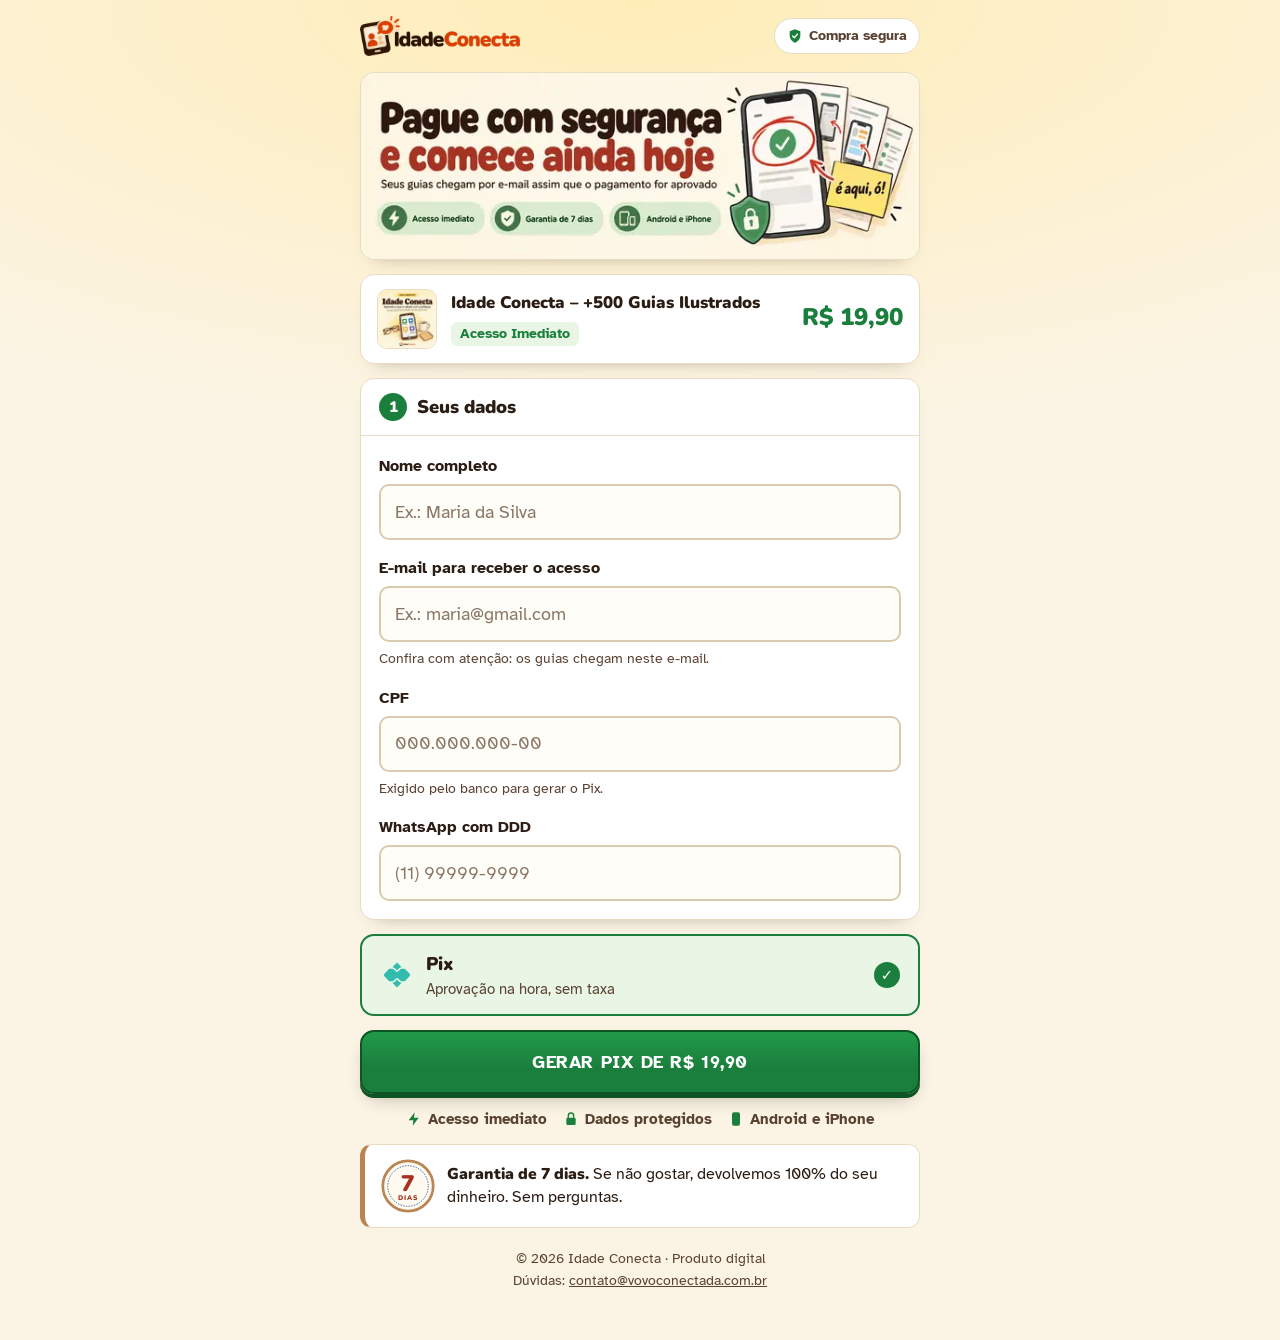
==== commit c8f7c8c2: "first commit" ====
--- a/checkout.html
+++ b/checkout.html
@@ -219,7 +219,7 @@
 
   <!-- Banner (original em assets/idade_conecta_pagamento_persuasivo_1.png) -->
   <picture class="banner">
-    <source srcset="assets/banner-checkout-600.webp 600w, assets/banner-checkout-1120.webp 1120w" sizes="(min-width: 592px) 560px, calc(100vw - 32px)" type="image/webp">
+    <source srcset="assets/banner-checkout-600.webp 600w, assets/banner-checkout-800.webp 800w, assets/banner-checkout-1120.webp 1120w" sizes="(min-width: 592px) 560px, calc(100vw - 32px)" type="image/webp">
     <img src="assets/banner-checkout-1120.jpg" alt="Pague com segurança e comece ainda hoje. Seus guias chegam por e-mail assim que o pagamento for aprovado. Acesso imediato, garantia de 7 dias, Android e iPhone." width="1120" height="373" fetchpriority="high" decoding="async">
   </picture>
 
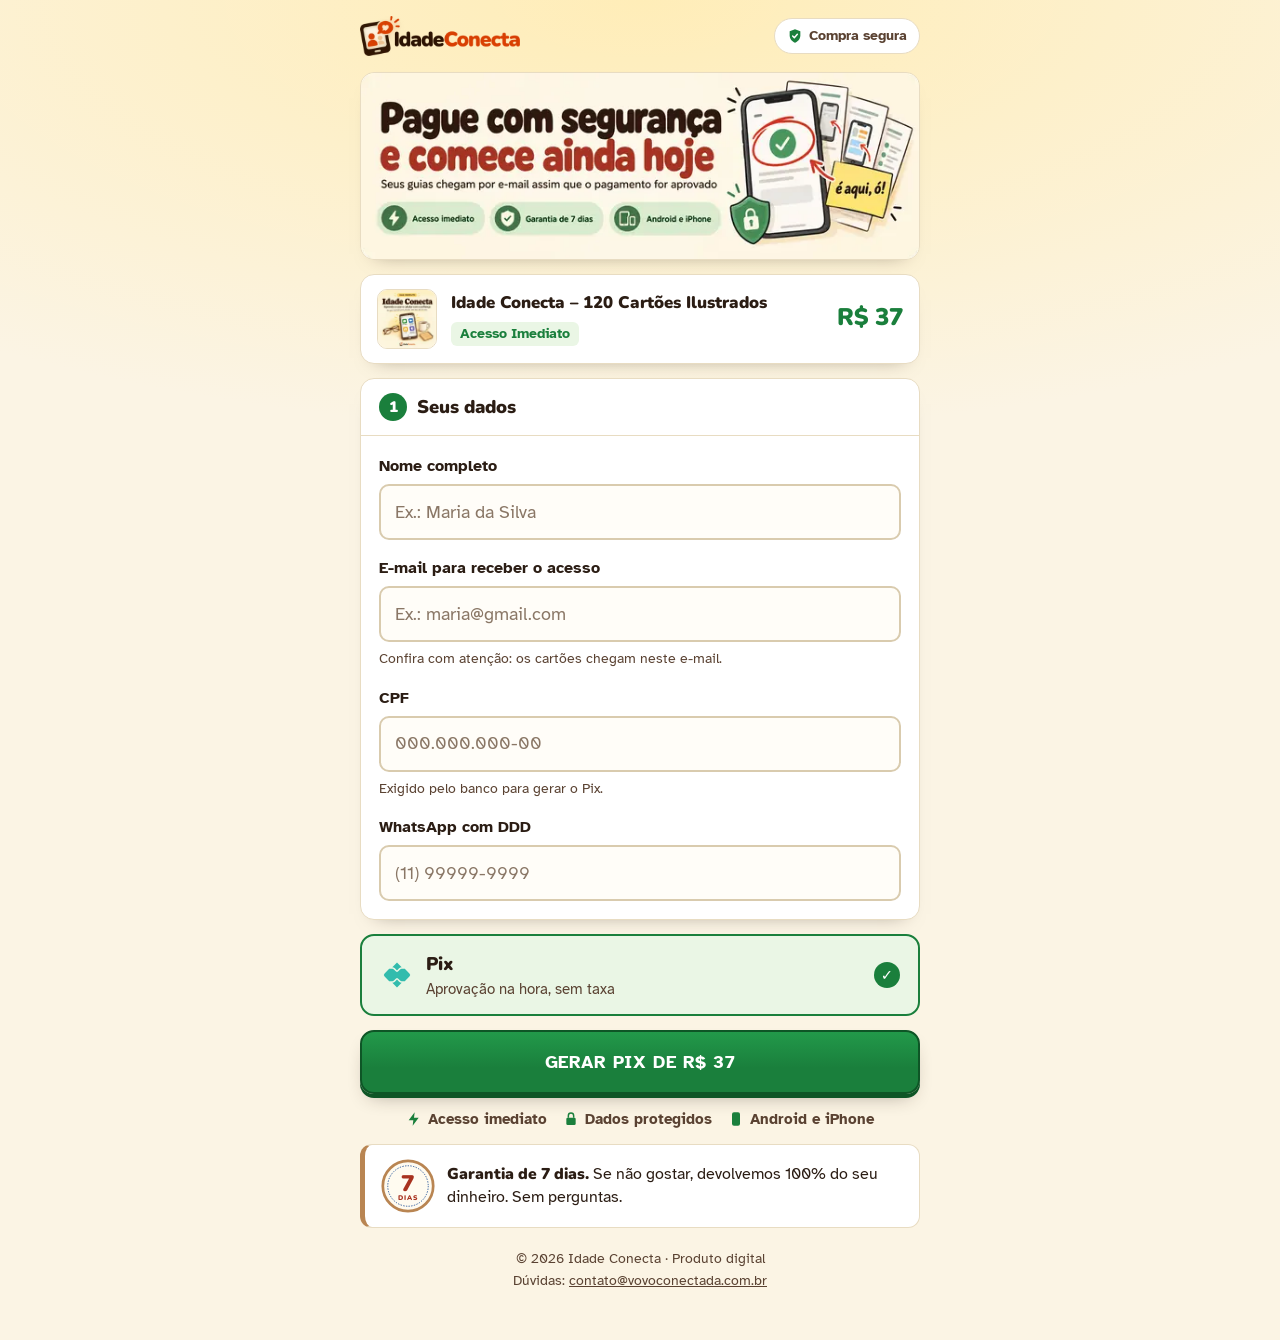
==== commit 72a572d4: "first commit" ====
--- a/checkout.html
+++ b/checkout.html
@@ -225,12 +225,12 @@
 
   <!-- Resumo do pedido -->
   <section class="card summary" aria-label="Resumo do pedido">
-    <div class="summary__thumb"><img src="assets/capa-120.webp" alt="Capa do guia Idade Conecta" width="120" height="120"></div>
+    <div class="summary__thumb"><img src="assets/capa-120.webp" alt="Capa do Idade Conecta" width="120" height="120"></div>
     <div class="summary__info">
-      <h1 class="summary__name">Idade Conecta – +500 Guias Ilustrados</h1>
+      <h1 class="summary__name">Idade Conecta – 120 Cartões Ilustrados</h1>
       <span class="summary__badge">Acesso Imediato</span>
     </div>
-    <p class="summary__price"><b>R$ 19,90</b></p>
+    <p class="summary__price"><b>R$ 37</b></p>
   </section>
 
   <!-- Formulário -->
@@ -246,7 +246,7 @@
         <div class="field">
           <label for="lead-email">E-mail para receber o acesso</label>
           <input type="email" id="lead-email" placeholder="Ex.: maria@gmail.com" autocomplete="email" inputmode="email" required aria-describedby="hint-email err-email">
-          <span class="hint" id="hint-email">Confira com atenção: os guias chegam neste e-mail.</span>
+          <span class="hint" id="hint-email">Confira com atenção: os cartões chegam neste e-mail.</span>
           <span class="err" id="err-email" role="alert">Esse e-mail parece incompleto. Confira, por favor.</span>
         </div>
         <div class="field">
@@ -273,7 +273,7 @@
 
     <button type="button" id="btn-generate-pix" class="btn">
       <span class="spinner" aria-hidden="true"></span>
-      <span class="btn-text">GERAR PIX DE R$ 19,90</span>
+      <span class="btn-text">GERAR PIX DE R$ 37</span>
     </button>
 
     <div class="trust">
@@ -295,7 +295,7 @@
       <span class="expires">Válido por <span id="pix-timer-countdown">15:00</span></span>
     </div>
     <div class="pix-body">
-      <p class="pix-amount">Valor: <b>R$ 19,90</b></p>
+      <p class="pix-amount">Valor: <b>R$ 37,00</b></p>
       <div class="qr" id="qr-code-box" aria-label="QR Code do Pix"></div>
       <p class="pix-code" id="pix-code-text" title="Código Pix copia e cola">Carregando código…</p>
       <button type="button" class="btn" id="btn-copy-pix-code"><span id="copy-btn-text">COPIAR CÓDIGO PIX</span></button>
@@ -304,7 +304,7 @@
         <ol>
           <li>Toque em <b style="display:inline;font-family:inherit">Copiar código Pix</b>.</li>
           <li>Abra o app do seu banco e entre em <b style="display:inline;font-family:inherit">Pix &gt; Copia e Cola</b>.</li>
-          <li>Cole o código, confira o valor de R$ 19,90 e confirme.</li>
+          <li>Cole o código, confira o valor de R$ 37,00 e confirme.</li>
           <li>Pronto! Esta tela muda sozinha quando o pagamento cair.</li>
         </ol>
       </div>
@@ -325,8 +325,8 @@
 (function () {
   'use strict';
 
-  var PRICE = 19.90;
-  var CONTENT_NAME = 'Idade Conecta: +500 guias ilustrados + 4 bônus';
+  var PRICE = 37;
+  var CONTENT_NAME = 'Idade Conecta: 120 cartões ilustrados + 3 bônus';
 
   // ── 0. Pixel: InitiateCheckout uma vez por sessão ──
   try {
@@ -467,7 +467,7 @@
     } finally {
       btnGenerate.disabled = false;
       btnGenerate.classList.remove('loading');
-      btnText.textContent = 'GERAR PIX DE R$ 19,90';
+      btnText.textContent = 'GERAR PIX DE R$ 37';
     }
   });
 
